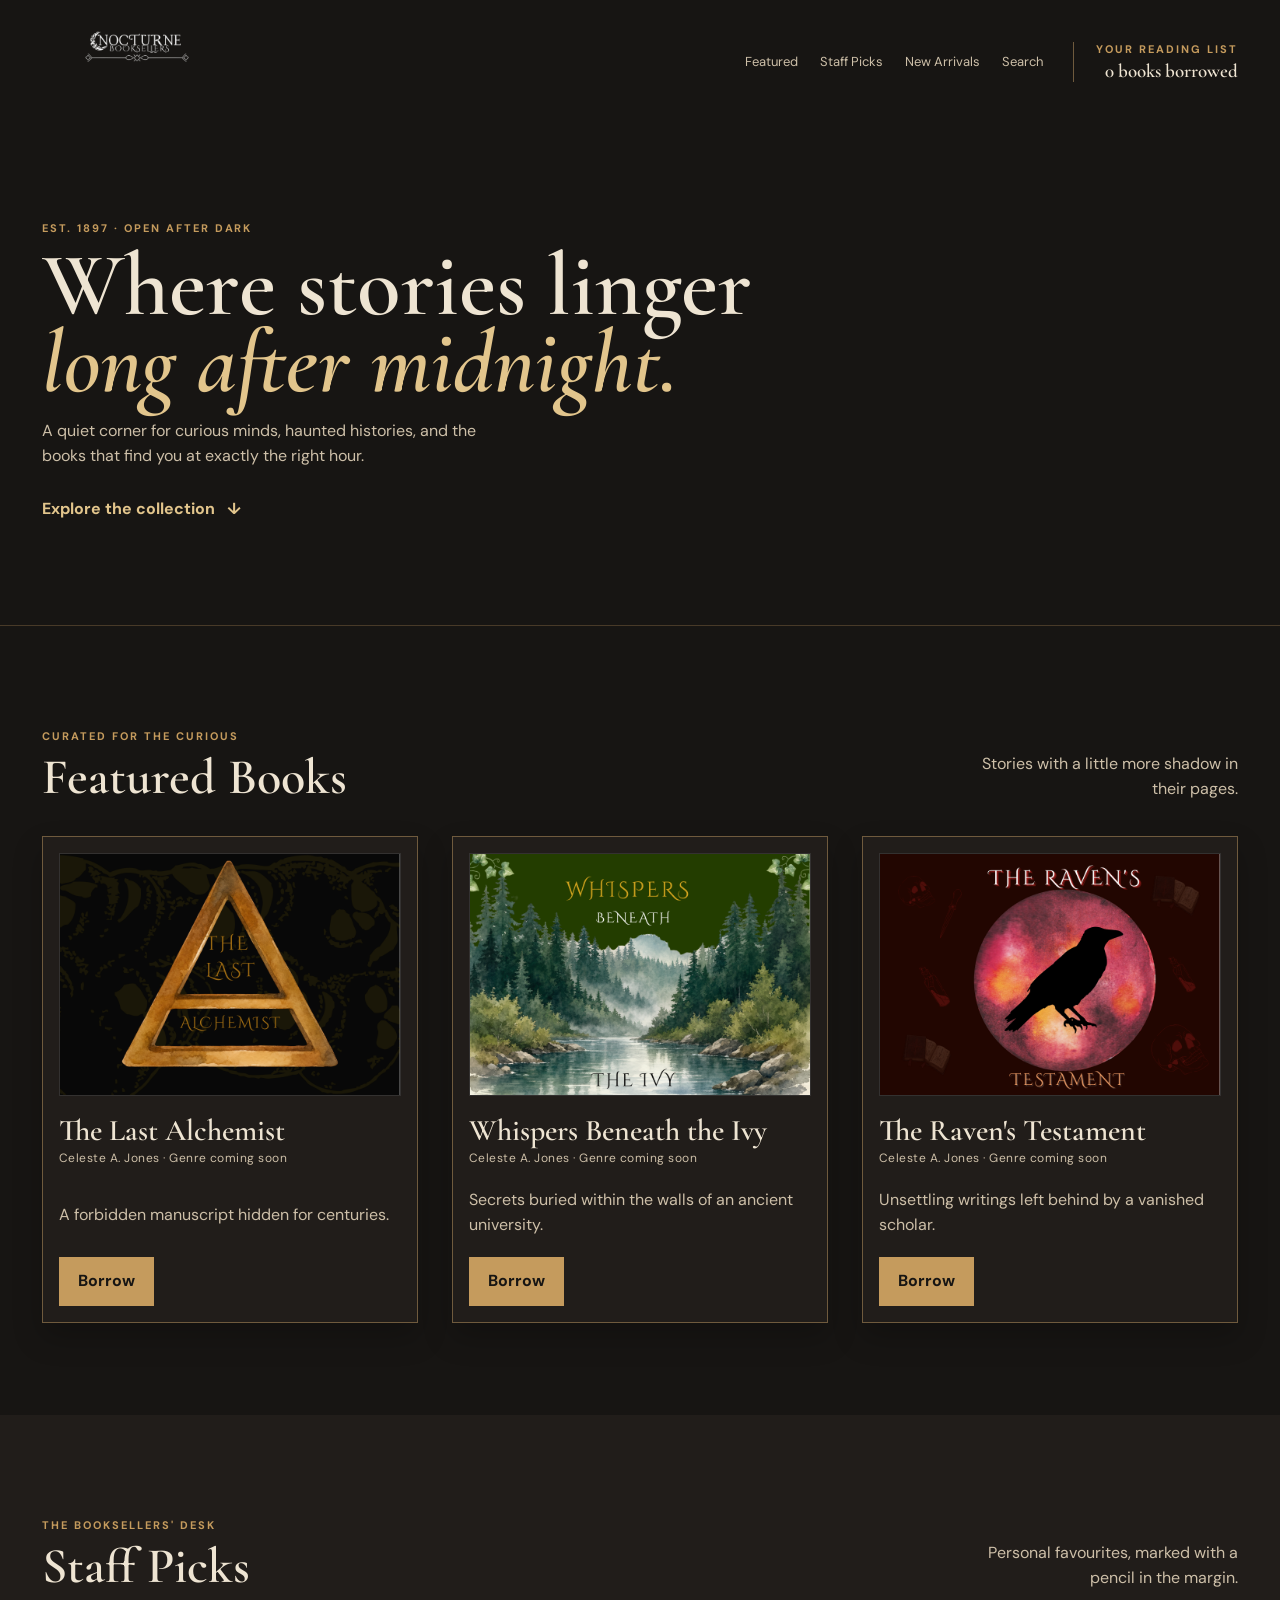
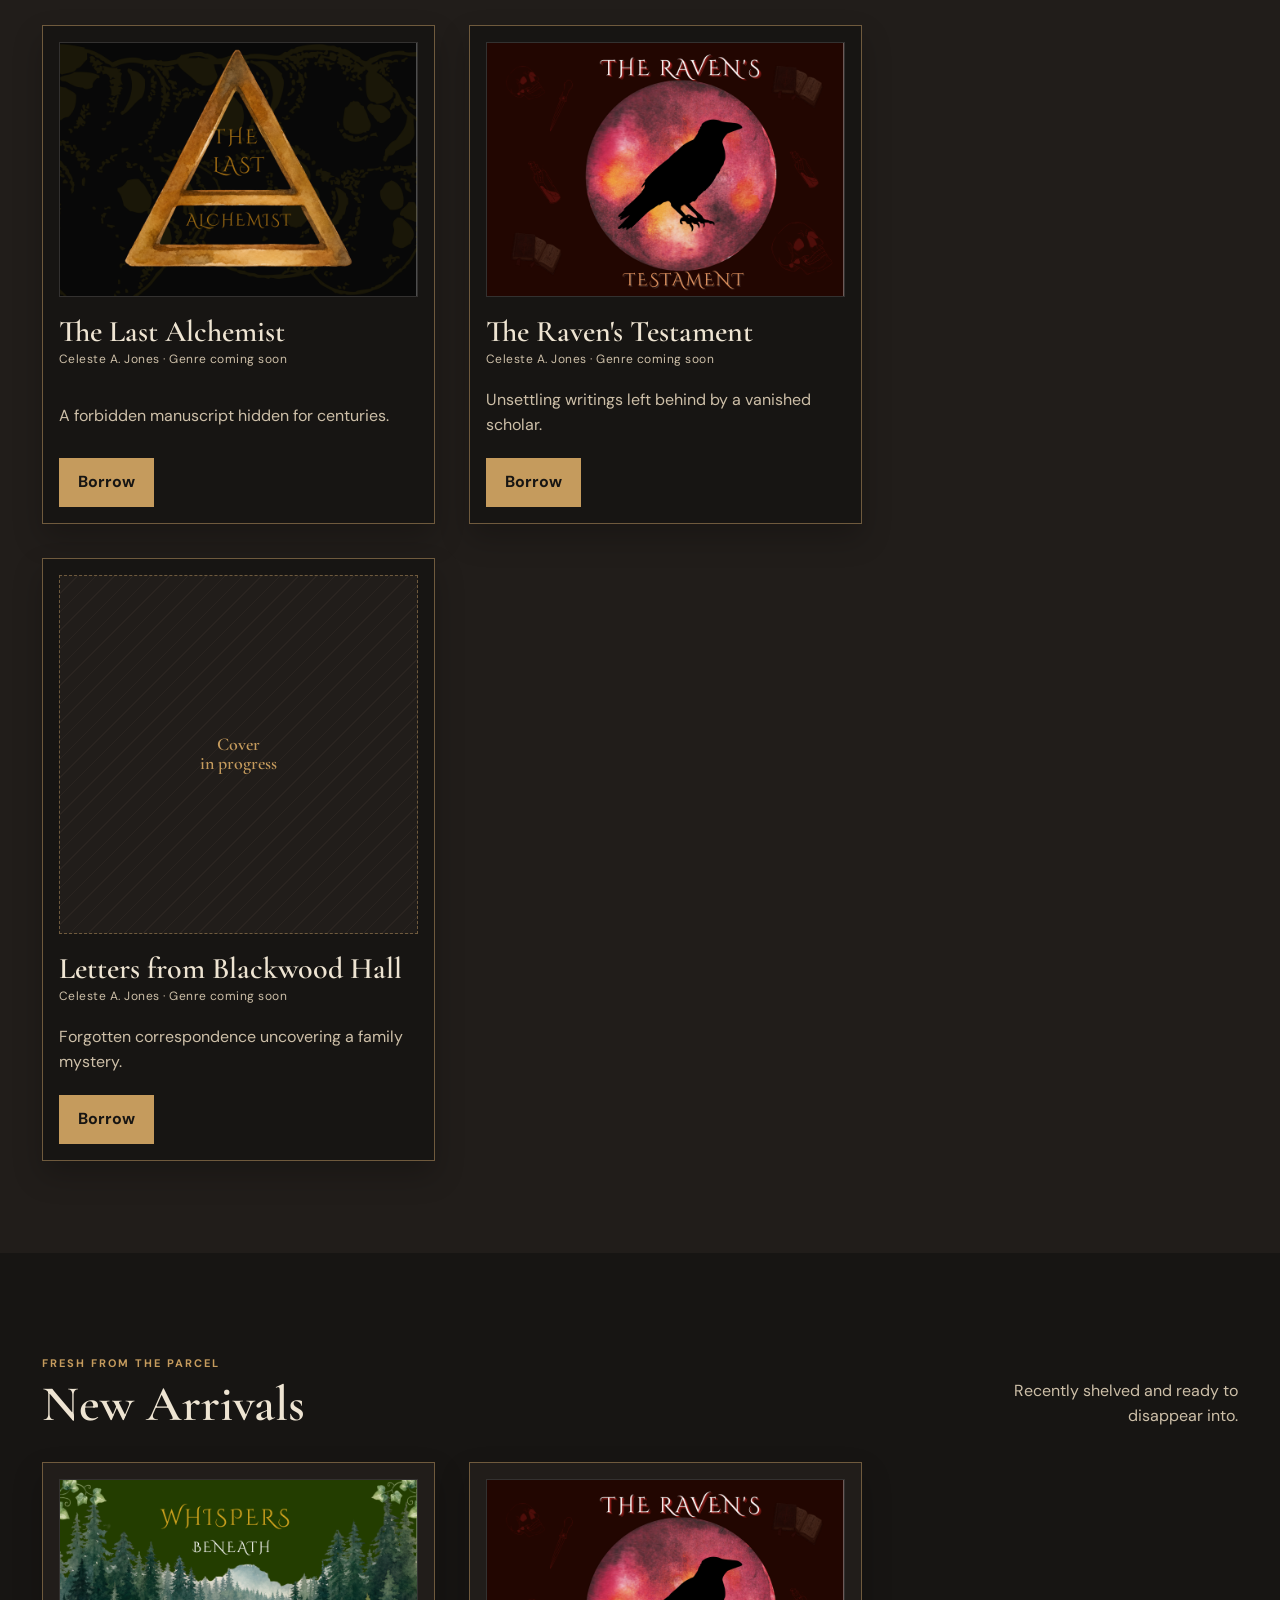
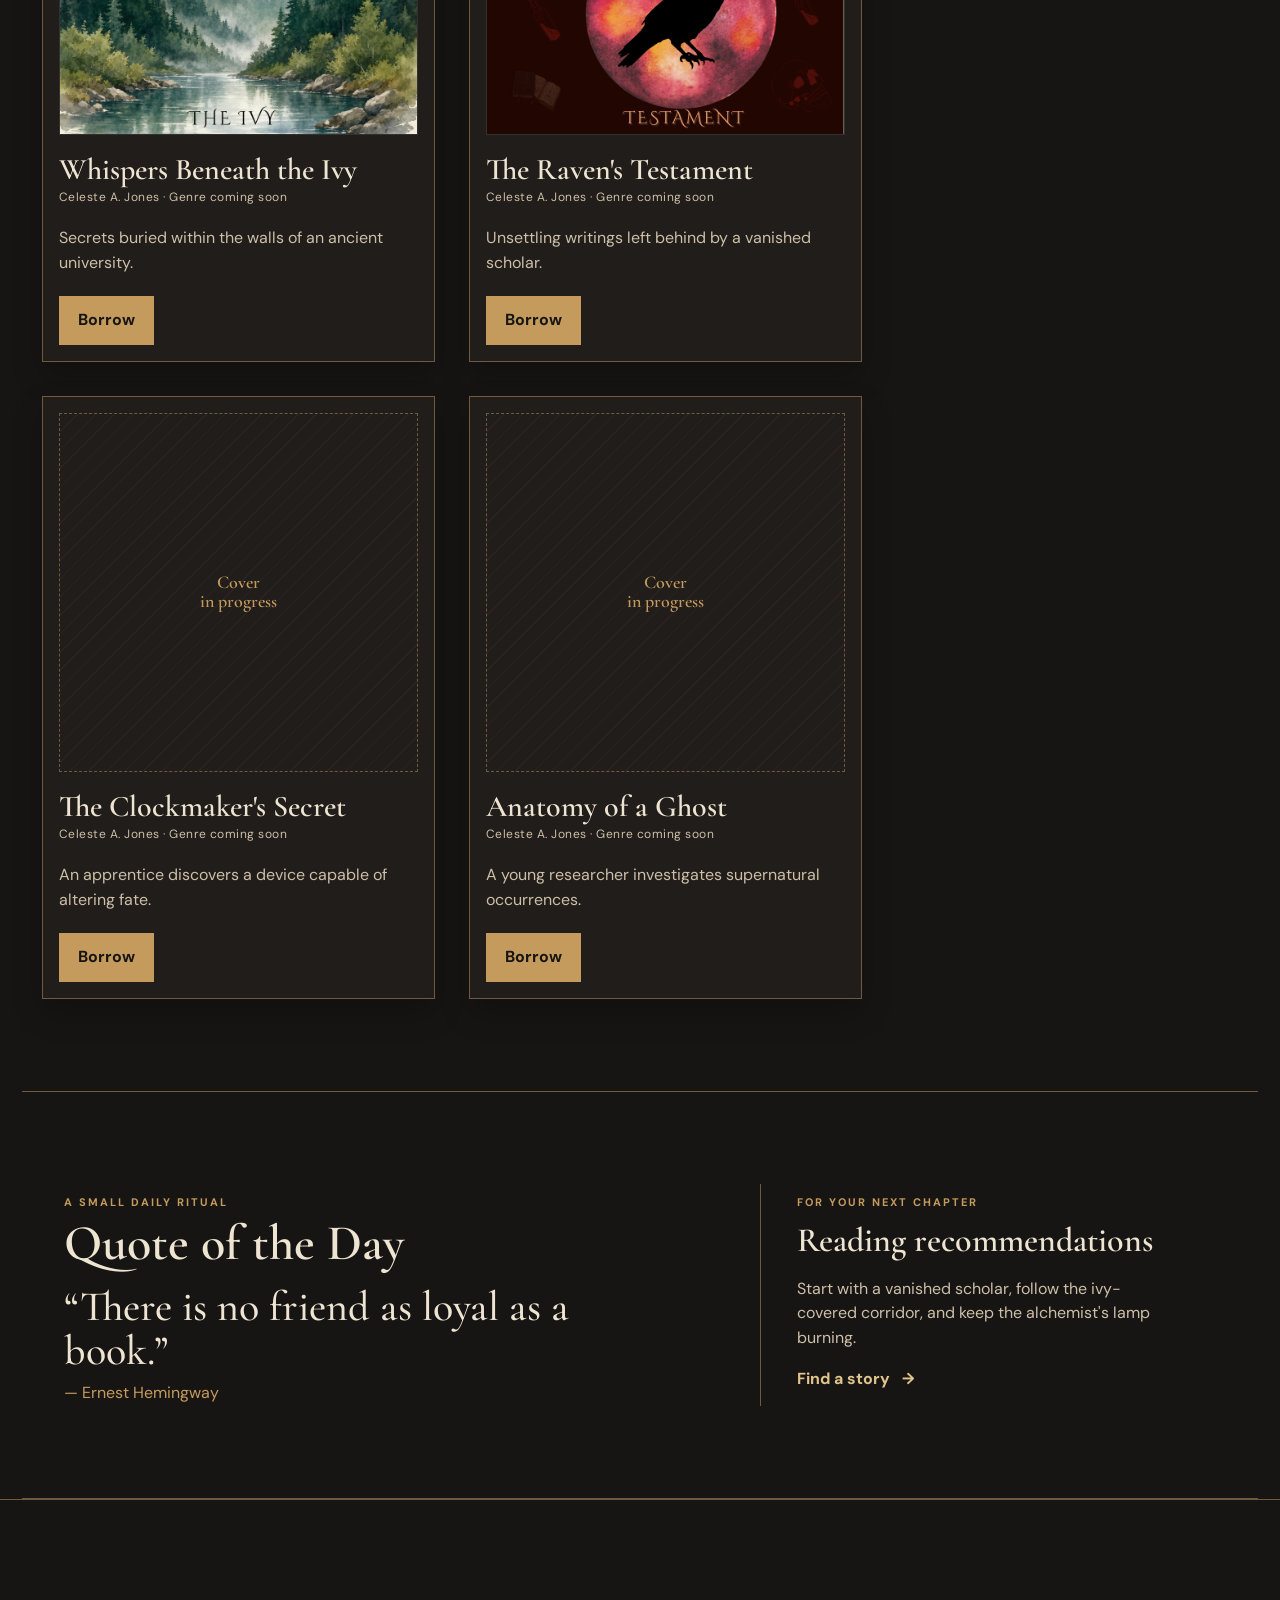
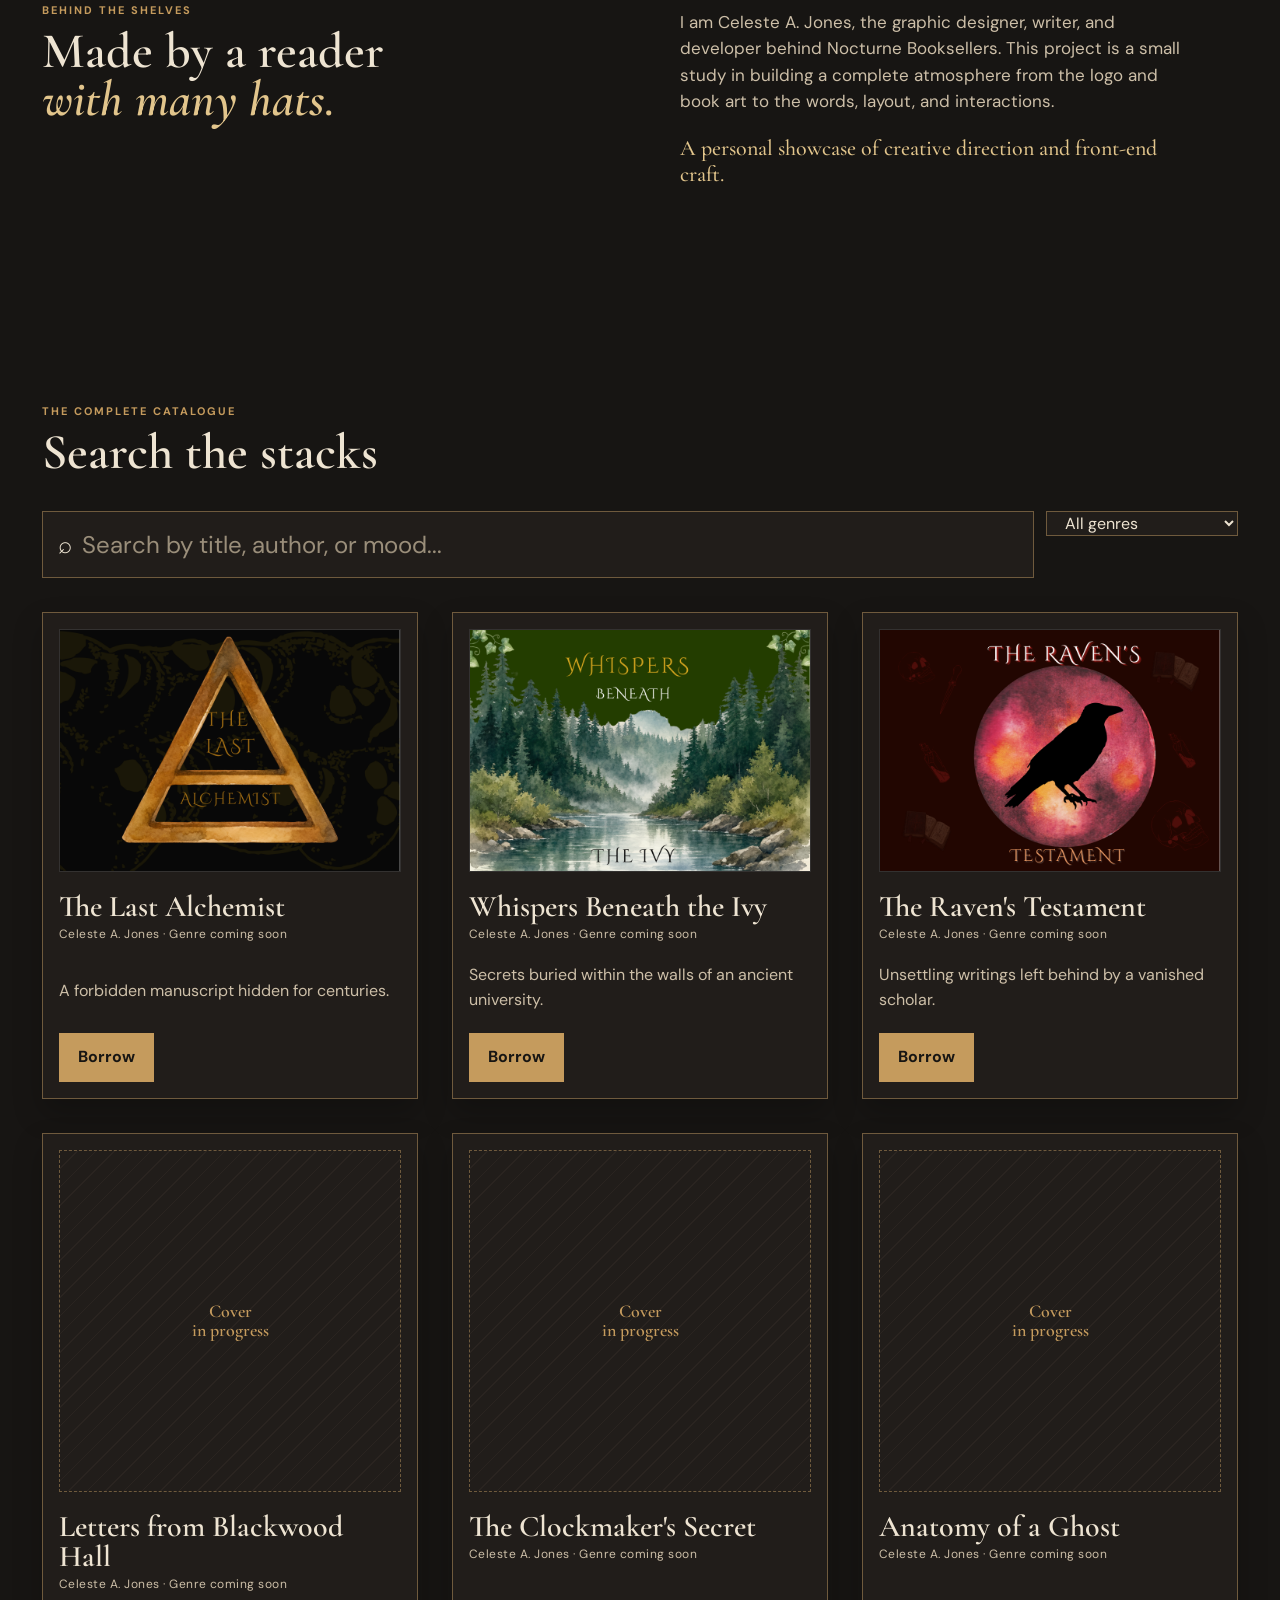
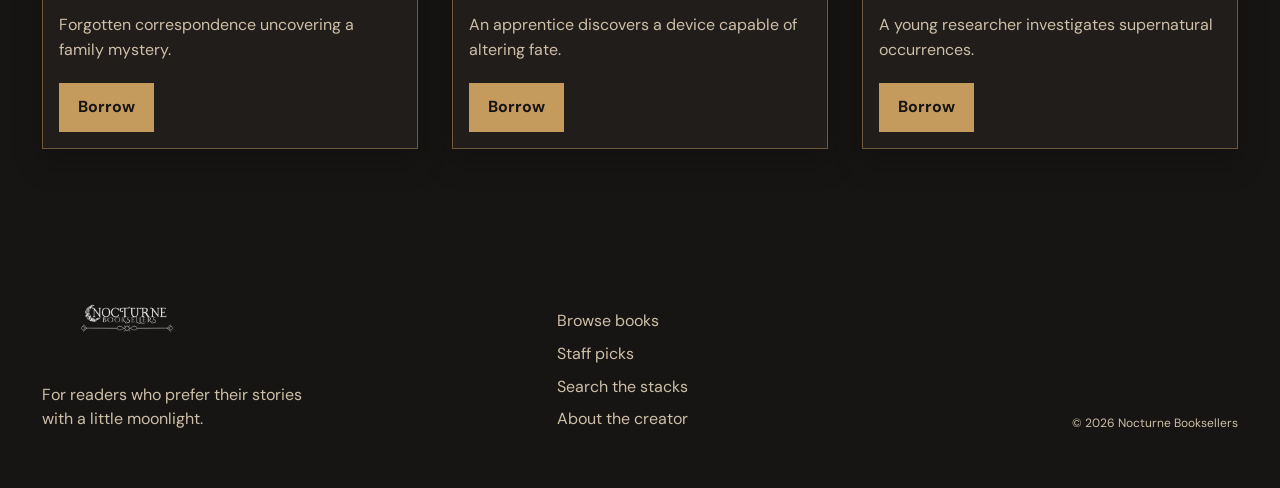
==== TEST DRIVE.html @ 965c1975 "Build Nocturne Booksellers showcase" ====
<!DOCTYPE html>
<html lang="en">
<head>
    <meta charset="UTF-8">
    <meta name="viewport" content="width=device-width, initial-scale=1.0">
    <meta name="description" content="Nocturne Booksellers - a midnight collection of strange and beautiful stories.">
    <title>Nocturne Booksellers</title>
    <link rel="icon" type="image/png" href="images/logo.png.png">
    <link rel="stylesheet" href="style.css">
</head>
<body>
    <div class="page-loader" aria-hidden="true">
        <span class="loader-mark">✦</span>
        <span>Opening the stacks</span>
    </div>

    <header class="site-header">
        <div class="header-top">
            <a class="brand" href="#top" aria-label="Nocturne Booksellers home">
                <img src="images/logo.png.png" alt="Nocturne Booksellers Logo">
            </a>
            <nav class="site-nav" aria-label="Main navigation">
                <a href="#featured">Featured</a>
                <a href="#staff-picks">Staff Picks</a>
                <a href="#new-arrivals">New Arrivals</a>
                <a href="#search">Search</a>
            </nav>
            <div class="borrow-status" aria-live="polite">
                <span class="status-label">Your reading list</span>
                <strong id="borrow-count">0 books borrowed</strong>
            </div>
        </div>
        <div class="hero" id="top">
            <p class="eyebrow">Est. 1897 · Open after dark</p>
            <h1>Where stories linger<br><em>long after midnight.</em></h1>
            <p class="hero-copy">A quiet corner for curious minds, haunted histories, and the books that find you at exactly the right hour.</p>
            <a class="text-link" href="#featured">Explore the collection <span aria-hidden="true">↓</span></a>
        </div>
    </header>

    <main>
        <section class="collection-section" id="featured">
            <div class="section-heading">
                <div>
                    <p class="eyebrow">Curated for the curious</p>
                    <h2>Featured Books</h2>
                </div>
                <p class="section-note">Stories with a little more shadow in their pages.</p>
            </div>
            <div class="book-container" id="featured-books"></div>
        </section>

        <section class="collection-section alternate" id="staff-picks">
            <div class="section-heading">
                <div>
                    <p class="eyebrow">The booksellers' desk</p>
                    <h2>Staff Picks</h2>
                </div>
                <p class="section-note">Personal favourites, marked with a pencil in the margin.</p>
            </div>
            <div class="book-container compact" id="staff-books"></div>
        </section>

        <section class="collection-section" id="new-arrivals">
            <div class="section-heading">
                <div>
                    <p class="eyebrow">Fresh from the parcel</p>
                    <h2>New Arrivals</h2>
                </div>
                <p class="section-note">Recently shelved and ready to disappear into.</p>
            </div>
            <div class="book-container compact" id="new-books"></div>
        </section>

        <section class="discovery-panel" aria-labelledby="discovery-title">
            <div>
                <p class="eyebrow">A small daily ritual</p>
                <h2 id="discovery-title">Quote of the Day</h2>
                <blockquote>“There is no friend as loyal as a book.”</blockquote>
                <cite>— Ernest Hemingway</cite>
            </div>
            <div class="recommendation">
                <p class="eyebrow">For your next chapter</p>
                <h3>Reading recommendations</h3>
                <p>Start with a vanished scholar, follow the ivy-covered corridor, and keep the alchemist's lamp burning.</p>
                <a class="text-link" href="#featured">Find a story <span aria-hidden="true">→</span></a>
            </div>
        </section>

        <section class="about-section" id="about" aria-labelledby="about-title">
            <div>
                <p class="eyebrow">Behind the shelves</p>
                <h2 id="about-title">Made by a reader<br><em>with many hats.</em></h2>
            </div>
            <div>
                <p>I am Celeste A. Jones, the graphic designer, writer, and developer behind Nocturne Booksellers. This project is a small study in building a complete atmosphere from the logo and book art to the words, layout, and interactions.</p>
                <p class="about-note">A personal showcase of creative direction and front-end craft.</p>
            </div>
        </section>

        <section class="search-section" id="search">
            <div class="section-heading">
                <div>
                    <p class="eyebrow">The complete catalogue</p>
                    <h2>Search the stacks</h2>
                </div>
            </div>
            <div class="catalogue-tools">
                <label class="search-field">
                    <span aria-hidden="true">⌕</span>
                    <span class="sr-only">Search books</span>
                    <input id="search-input" type="search" placeholder="Search by title, author, or mood...">
                </label>
                <label class="filter-field">
                    <span class="sr-only">Filter by genre</span>
                    <select id="genre-filter">
                        <option value="all">All genres</option>
                    </select>
                </label>
            </div>
            <div class="book-container" id="search-results"></div>
            <p class="empty-state" id="empty-state" hidden>No books found in these stacks. Try another search.</p>
        </section>
    </main>

    <div class="modal-backdrop" id="book-modal" hidden>
        <div class="book-modal" role="dialog" aria-modal="true" aria-labelledby="modal-title">
            <button class="modal-close" type="button" aria-label="Close book details">×</button>
            <div class="modal-content" id="modal-content"></div>
        </div>
    </div>

    <footer class="site-footer">
        <div>
            <img src="images/logo.png.png" alt="Nocturne Booksellers">
            <p>For readers who prefer their stories<br>with a little moonlight.</p>
        </div>
        <div class="footer-links">
            <a href="#featured">Browse books</a>
            <a href="#staff-picks">Staff picks</a>
            <a href="#search">Search the stacks</a>
            <a href="#about">About the creator</a>
        </div>
        <p class="copyright">© 2026 Nocturne Booksellers</p>
    </footer>
    <script src="script.js"></script>
</body>
</html>
---- style.css ----
@import url('https://fonts.googleapis.com/css2?family=Cormorant+Garamond:wght@400;500;600;700&family=DM+Sans:wght@400;500;700&display=swap');

:root {
    --ink: #171513;
    --paper: #eee4d2;
    --paper-muted: #cdbfa8;
    --panel: #211d1a;
    --panel-light: #2a2420;
    --line: #6f5a3d;
    --gold: #c59b5d;
    --gold-light: #e2c58c;
    --serif: 'Cormorant Garamond', Georgia, serif;
    --sans: 'DM Sans', sans-serif;
}

* { box-sizing: border-box; }
html { scroll-behavior: smooth; }
body {
    margin: 0;
    background: var(--ink);
    color: var(--paper);
    font-family: var(--sans);
    line-height: 1.55;
}
a { color: inherit; text-decoration: none; }
button, input, select { font: inherit; }
.sr-only { position: absolute; width: 1px; height: 1px; padding: 0; margin: -1px; overflow: hidden; clip: rect(0, 0, 0, 0); white-space: nowrap; border: 0; }

.page-loader {
    position: fixed; inset: 0; z-index: 20; display: grid; place-content: center; gap: 10px;
    background: var(--ink); color: var(--gold-light); font: 600 14px var(--sans); letter-spacing: .12em; text-transform: uppercase;
    animation: dismiss-loader .9s ease 1.1s forwards; pointer-events: none;
}
.loader-mark { display: block; text-align: center; font-size: 28px; animation: pulse 1s ease-in-out infinite; }
@keyframes dismiss-loader { to { opacity: 0; visibility: hidden; } }
@keyframes pulse { 50% { transform: scale(1.35) rotate(45deg); opacity: .45; } }

.site-header { border-bottom: 1px solid rgba(197,155,93,.28); }
.header-top, .hero, main, .site-footer { max-width: 1440px; margin: 0 auto; }
.header-top { display: flex; align-items: center; justify-content: space-between; padding: 24px 42px; }
.brand img { display: block; width: 190px; height: 76px; object-fit: cover; object-position: center; filter: brightness(0) invert(1); }
.site-nav { display: flex; gap: 22px; margin-left: auto; margin-right: 30px; color: var(--paper-muted); font-size: 13px; }
.site-nav a { transition: color .2s ease; }
.site-nav a:hover { color: var(--gold-light); }
.borrow-status { border-left: 1px solid var(--line); padding-left: 22px; text-align: right; }
.status-label, .eyebrow { display: block; color: var(--gold); font: 700 11px var(--sans); letter-spacing: .18em; text-transform: uppercase; }
.borrow-status strong { display: block; margin-top: 3px; font: 600 19px var(--serif); }
.hero { padding: 86px 42px 104px; }
.hero h1 { max-width: 760px; margin: 12px 0 18px; font: 600 clamp(52px, 7vw, 100px)/.86 var(--serif); letter-spacing: 0; }
.hero h1 em { color: var(--gold-light); font-style: italic; }
.hero-copy { max-width: 470px; margin: 0 0 28px; color: var(--paper-muted); font-size: 16px; }
.text-link { display: inline-flex; gap: 12px; align-items: center; color: var(--gold-light); font-weight: 700; }
.text-link span { transition: transform .2s ease; }
.text-link:hover span { transform: translateY(3px); }

.collection-section, .search-section { padding: 92px 42px; }
.alternate { background: var(--panel); max-width: none; padding-left: max(42px, calc((100% - 1236px) / 2)); padding-right: max(42px, calc((100% - 1236px) / 2)); }
.section-heading { display: flex; align-items: end; justify-content: space-between; gap: 30px; max-width: 1236px; margin: 0 auto 34px; }
h2 { margin: 5px 0 0; font: 600 50px/.95 var(--serif); }
.section-note { max-width: 260px; margin: 0; color: var(--paper-muted); text-align: right; }
.book-container { display: grid; grid-template-columns: repeat(3, minmax(0, 1fr)); gap: 34px; max-width: 1360px; margin: 0 auto; }
.book-container.compact { grid-template-columns: repeat(2, minmax(0, 1fr)); max-width: 820px; margin-left: 0; }
.book-card { display: flex; flex-direction: column; min-width: 0; padding: 16px; border: 1px solid var(--line); background: var(--panel); box-shadow: 0 14px 28px rgba(0,0,0,.22); transition: transform .3s ease, border-color .3s ease, box-shadow .3s ease; animation: rise-in .6s both; }
.alternate .book-card { background: var(--ink); }
.book-card:hover { transform: translateY(-8px); border-color: var(--gold); box-shadow: 0 20px 38px rgba(0,0,0,.4); }
.book-card img { display: block; width: 100%; height: auto; object-fit: contain; background: #171513; border: 1px solid rgba(255,255,255,.12); }
.cover-placeholder { display: grid; place-items: center; width: 100%; aspect-ratio: 1 / 1; border: 1px dashed var(--line); background: repeating-linear-gradient(135deg, var(--panel), var(--panel) 12px, var(--panel-light) 12px, var(--panel-light) 13px); color: var(--gold); text-align: center; font: 600 18px/1.05 var(--serif); }
.book-card h3 { margin: 20px 0 3px; font: 600 30px/1 var(--serif); }
.book-meta { margin: 0 0 12px; color: var(--gold-light); font-size: 12px; letter-spacing: .04em; }
.book-card p { flex: 1; margin: 0 0 20px; color: var(--paper-muted); }
.borrow-button { align-self: flex-start; padding: 11px 18px; border: 1px solid var(--gold); background: var(--gold); color: var(--ink); cursor: pointer; font-weight: 700; transition: background .2s ease, color .2s ease, transform .2s ease; }
.borrow-button:hover { background: transparent; color: var(--gold-light); transform: translateY(-2px); }
.borrow-button.borrowed { border-color: #8eaa83; background: #8eaa83; color: var(--ink); cursor: default; }
@keyframes rise-in { from { opacity: 0; transform: translateY(16px); } to { opacity: 1; transform: translateY(0); } }

.discovery-panel { display: grid; grid-template-columns: 1.15fr .85fr; gap: 80px; max-width: 1236px; margin: 0 auto; padding: 92px 42px; border-top: 1px solid var(--line); border-bottom: 1px solid var(--line); }
blockquote { max-width: 600px; margin: 18px 0 8px; font: 500 42px/1.05 var(--serif); }
cite { color: var(--gold); font-style: normal; }
.recommendation { padding-left: 36px; border-left: 1px solid var(--line); }
.recommendation h3 { margin: 8px 0; font: 600 34px var(--serif); }
.recommendation p:not(.eyebrow) { max-width: 360px; color: var(--paper-muted); }
.about-section { display: grid; grid-template-columns: 1fr 1fr; gap: 80px; padding: 92px 42px; border-top: 1px solid var(--line); }
.about-section h2 em { color: var(--gold-light); font-style: italic; }
.about-section > div:last-child { max-width: 520px; color: var(--paper-muted); font-size: 17px; }
.about-note { color: var(--gold-light); font: 500 22px/1.15 var(--serif); }
.catalogue-tools { display: flex; gap: 12px; max-width: 1236px; margin: 0 auto 34px; }
.search-field, .filter-field select { display: flex; align-items: center; border: 1px solid var(--line); background: var(--panel); color: var(--paper); }
.search-field { flex: 1; gap: 10px; padding: 0 15px; font-size: 24px; }
.search-field input { width: 100%; padding: 14px 0; border: 0; outline: 0; background: transparent; color: var(--paper); }
.search-field input::placeholder { color: #9a8e7a; }
.filter-field select { min-width: 160px; padding: 0 14px; outline: 0; }
.empty-state { max-width: 1236px; margin: 20px auto; color: var(--paper-muted); }
.modal-backdrop { position: fixed; inset: 0; z-index: 10; display: grid; place-items: center; padding: 20px; background: rgba(8,7,6,.84); }
.modal-backdrop[hidden] { display: none; }
.book-modal { position: relative; width: min(720px, 100%); max-height: 90vh; overflow: auto; padding: 42px; border: 1px solid var(--gold); background: var(--panel); box-shadow: 0 25px 80px rgba(0,0,0,.6); }
.modal-close { position: absolute; top: 12px; right: 16px; border: 0; background: none; color: var(--paper-muted); font-size: 30px; cursor: pointer; }
.modal-content { display: grid; grid-template-columns: 180px 1fr; gap: 28px; }
.modal-content img { width: 180px; height: auto; object-fit: contain; background: var(--ink); }
.modal-cover { width: 180px; }
.modal-content h2 { font-size: 44px; }
.modal-content p { color: var(--paper-muted); }
.detail-label { margin: 16px 0 2px; color: var(--gold); font-size: 11px; font-weight: 700; letter-spacing: .16em; text-transform: uppercase; }

.site-footer { display: grid; grid-template-columns: 1fr 1fr auto; gap: 40px; align-items: end; padding: 56px 42px; color: var(--paper-muted); }
.site-footer img { width: 170px; height: 70px; object-fit: cover; filter: brightness(0) invert(1); }
.site-footer p { margin: 8px 0 0; }
.footer-links { display: grid; gap: 8px; }
.footer-links a:hover { color: var(--gold-light); }
.copyright { text-align: right; font-size: 12px; }

@media (max-width: 900px) {
    .header-top, .hero, .collection-section, .search-section { padding-left: 24px; padding-right: 24px; }
    .alternate { padding-left: 24px; padding-right: 24px; }
    .book-container, .book-container.compact { grid-template-columns: repeat(2, minmax(0, 1fr)); }
    .discovery-panel { grid-template-columns: 1fr; gap: 45px; padding-left: 24px; padding-right: 24px; }
    .recommendation { padding-left: 0; border-left: 0; }
    .about-section { gap: 40px; padding-left: 24px; padding-right: 24px; }
}
@media (max-width: 600px) {
    .header-top { align-items: start; padding-top: 18px; }
    .brand img { width: 145px; height: 60px; }
    .site-nav { display: none; }
    .borrow-status { padding-left: 12px; }
    .borrow-status strong { font-size: 16px; }
    .hero { padding-top: 62px; padding-bottom: 76px; }
    .hero h1 { font-size: 58px; }
    .section-heading { display: block; }
    .section-note { margin-top: 16px; text-align: left; }
    h2 { font-size: 43px; }
    .book-container, .book-container.compact { grid-template-columns: 1fr; }
    .collection-section, .search-section { padding-top: 64px; padding-bottom: 64px; }
    .catalogue-tools { display: grid; }
    .filter-field select { width: 100%; padding: 14px; }
    blockquote { font-size: 34px; }
    .modal-content { grid-template-columns: 1fr; }
    .modal-content img { width: 140px; }
    .book-modal { padding: 34px 22px 26px; }
    .site-footer { grid-template-columns: 1fr; padding: 42px 24px; }
    .copyright { text-align: left; }
    .about-section { grid-template-columns: 1fr; gap: 20px; padding-top: 64px; padding-bottom: 64px; }
}
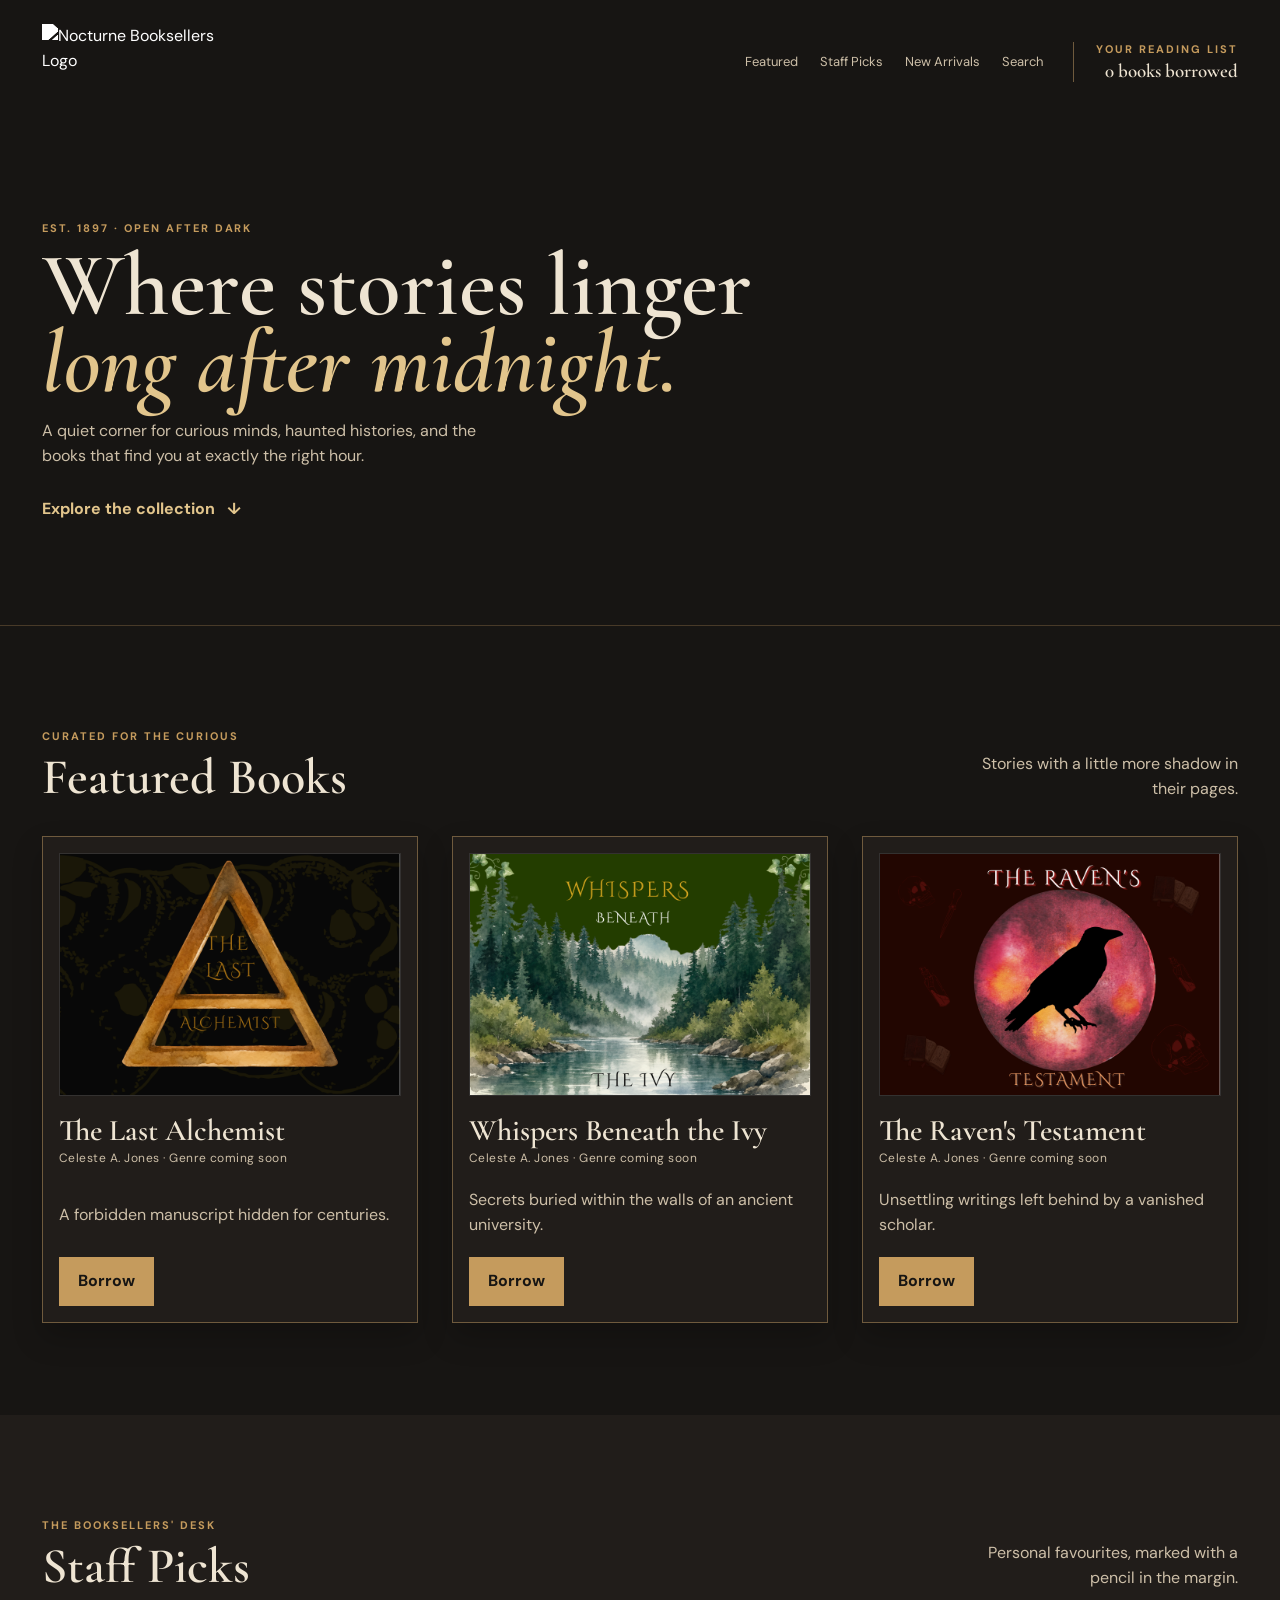
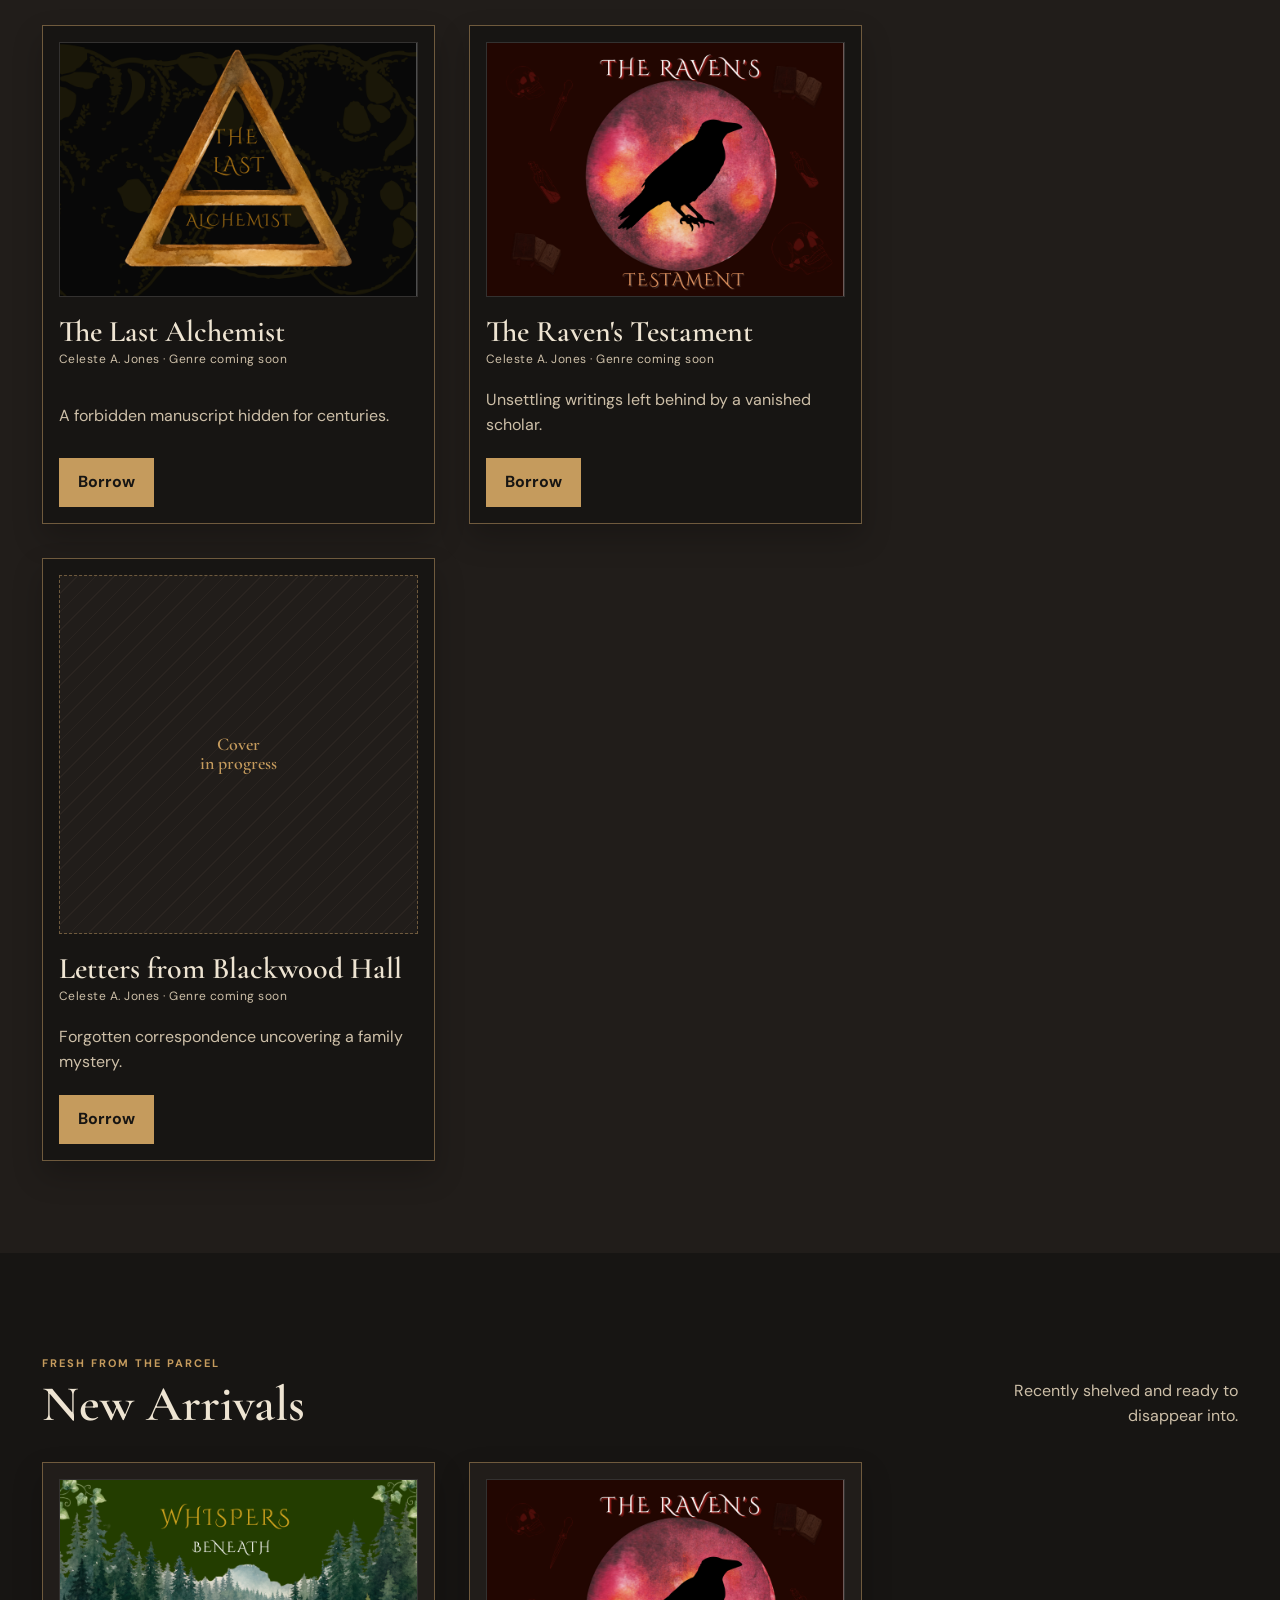
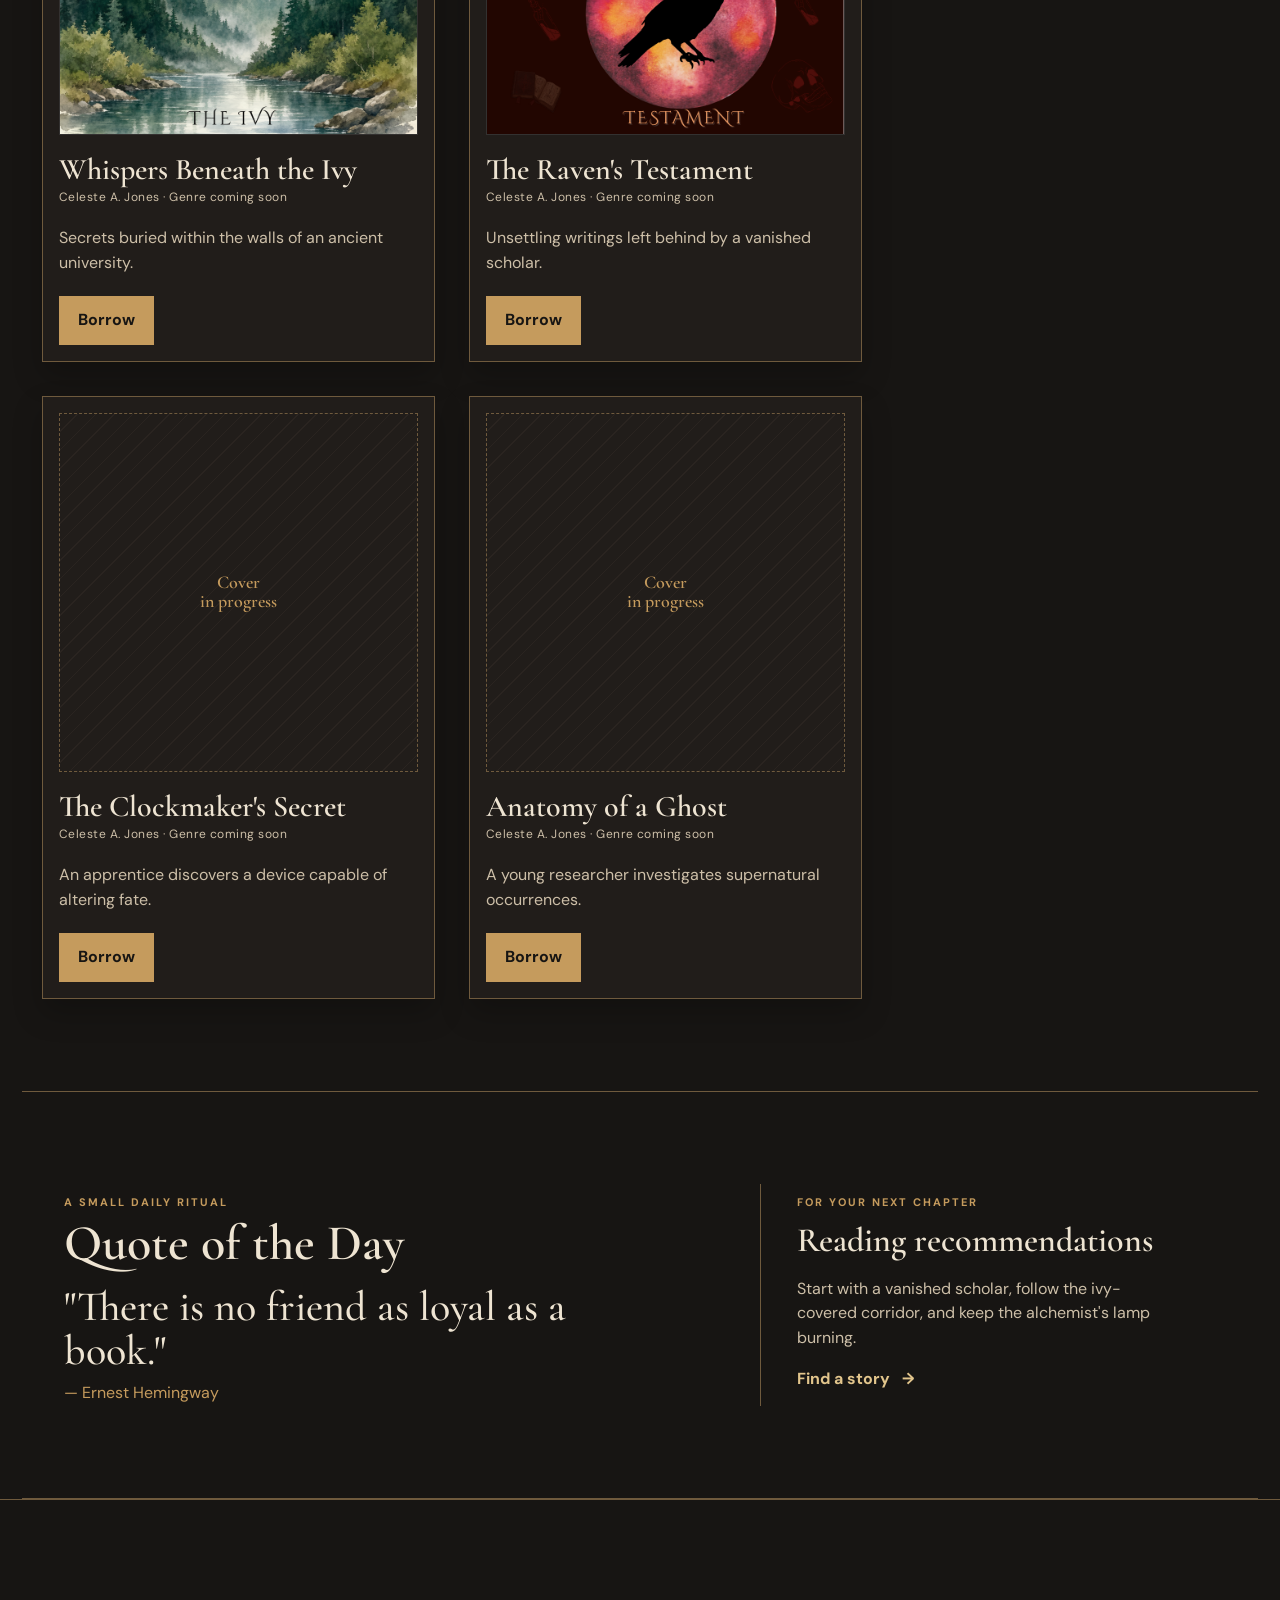
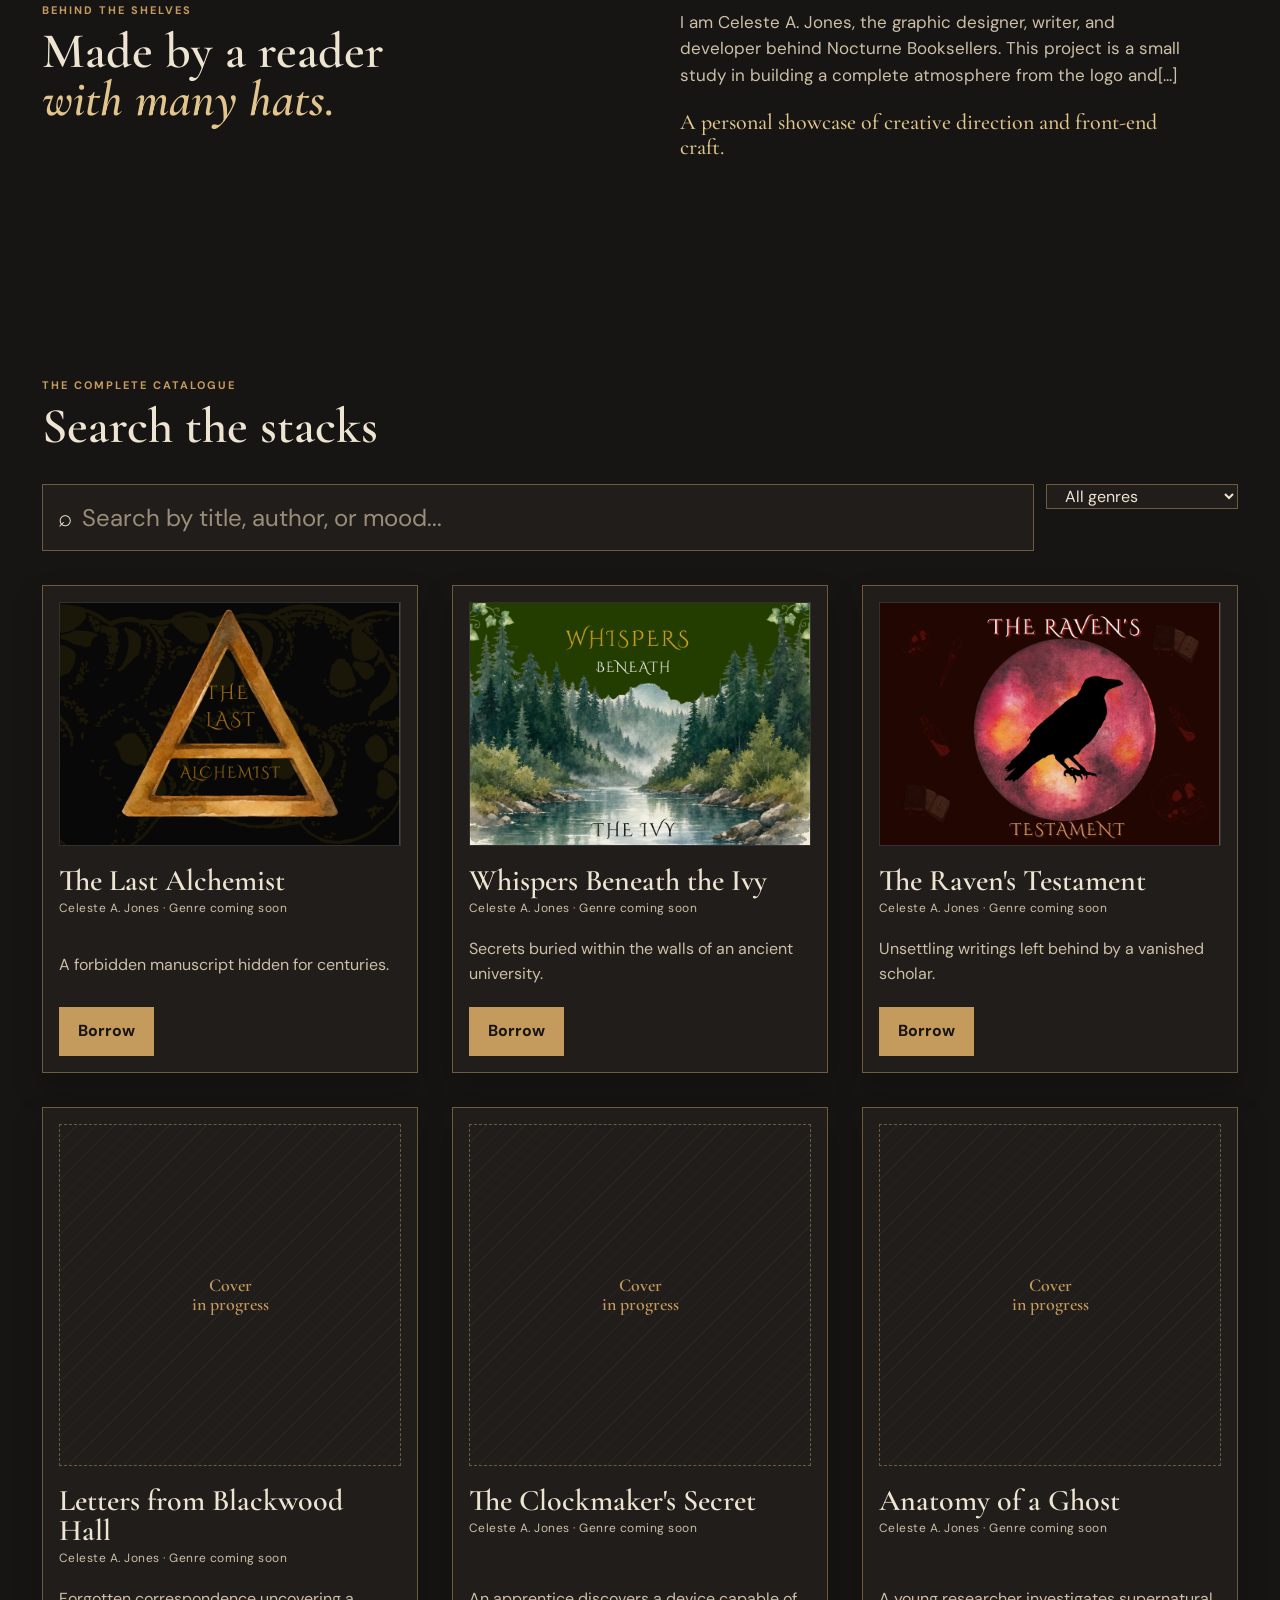
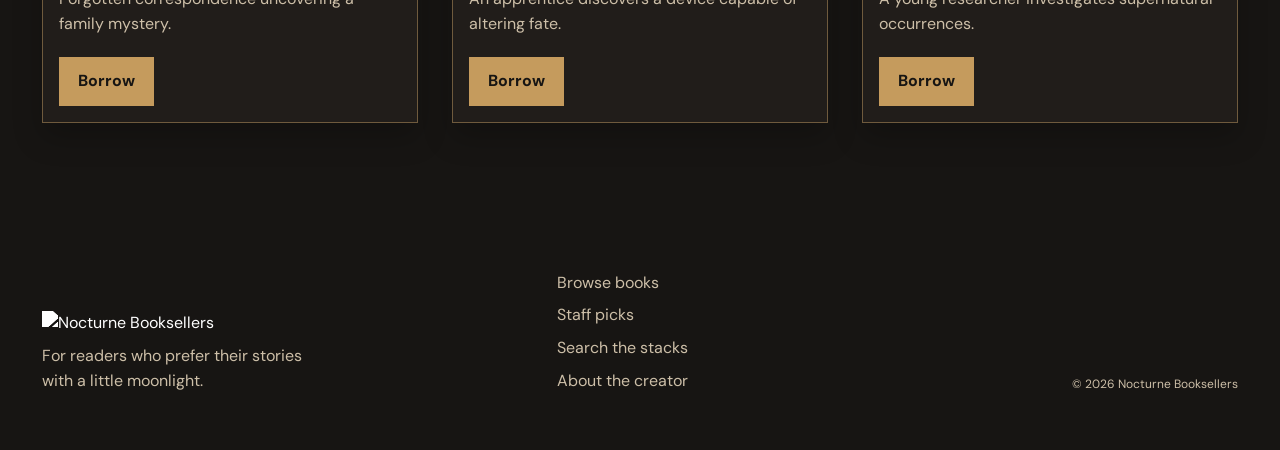
==== commit 73f5a028: "Performance optimization: Fix image paths, add defer to script, add preload and lazy loading" ====
--- a/TEST DRIVE.html
+++ b/TEST DRIVE.html
@@ -5,7 +5,8 @@
     <meta name="viewport" content="width=device-width, initial-scale=1.0">
     <meta name="description" content="Nocturne Booksellers - a midnight collection of strange and beautiful stories.">
     <title>Nocturne Booksellers</title>
-    <link rel="icon" type="image/png" href="images/logo.png.png">
+    <link rel="icon" type="image/png" href="images/logo.png">
+    <link rel="preload" as="image" href="images/logo.png">
     <link rel="stylesheet" href="style.css">
 </head>
 <body>
@@ -17,7 +18,7 @@
     <header class="site-header">
         <div class="header-top">
             <a class="brand" href="#top" aria-label="Nocturne Booksellers home">
-                <img src="images/logo.png.png" alt="Nocturne Booksellers Logo">
+                <img src="images/logo.png" alt="Nocturne Booksellers Logo" width="100" height="100" loading="eager">
             </a>
             <nav class="site-nav" aria-label="Main navigation">
                 <a href="#featured">Featured</a>
@@ -76,7 +77,7 @@
             <div>
                 <p class="eyebrow">A small daily ritual</p>
                 <h2 id="discovery-title">Quote of the Day</h2>
-                <blockquote>“There is no friend as loyal as a book.”</blockquote>
+                <blockquote>"There is no friend as loyal as a book."</blockquote>
                 <cite>— Ernest Hemingway</cite>
             </div>
             <div class="recommendation">
@@ -93,7 +94,7 @@
                 <h2 id="about-title">Made by a reader<br><em>with many hats.</em></h2>
             </div>
             <div>
-                <p>I am Celeste A. Jones, the graphic designer, writer, and developer behind Nocturne Booksellers. This project is a small study in building a complete atmosphere from the logo and book art to the words, layout, and interactions.</p>
+                <p>I am Celeste A. Jones, the graphic designer, writer, and developer behind Nocturne Booksellers. This project is a small study in building a complete atmosphere from the logo and[...]
                 <p class="about-note">A personal showcase of creative direction and front-end craft.</p>
             </div>
         </section>
@@ -132,7 +133,7 @@
 
     <footer class="site-footer">
         <div>
-            <img src="images/logo.png.png" alt="Nocturne Booksellers">
+            <img src="images/logo.png" alt="Nocturne Booksellers" width="100" height="100" loading="lazy">
             <p>For readers who prefer their stories<br>with a little moonlight.</p>
         </div>
         <div class="footer-links">
@@ -143,6 +144,6 @@
         </div>
         <p class="copyright">© 2026 Nocturne Booksellers</p>
     </footer>
-    <script src="script.js"></script>
+    <script src="script.js" defer></script>
 </body>
 </html>
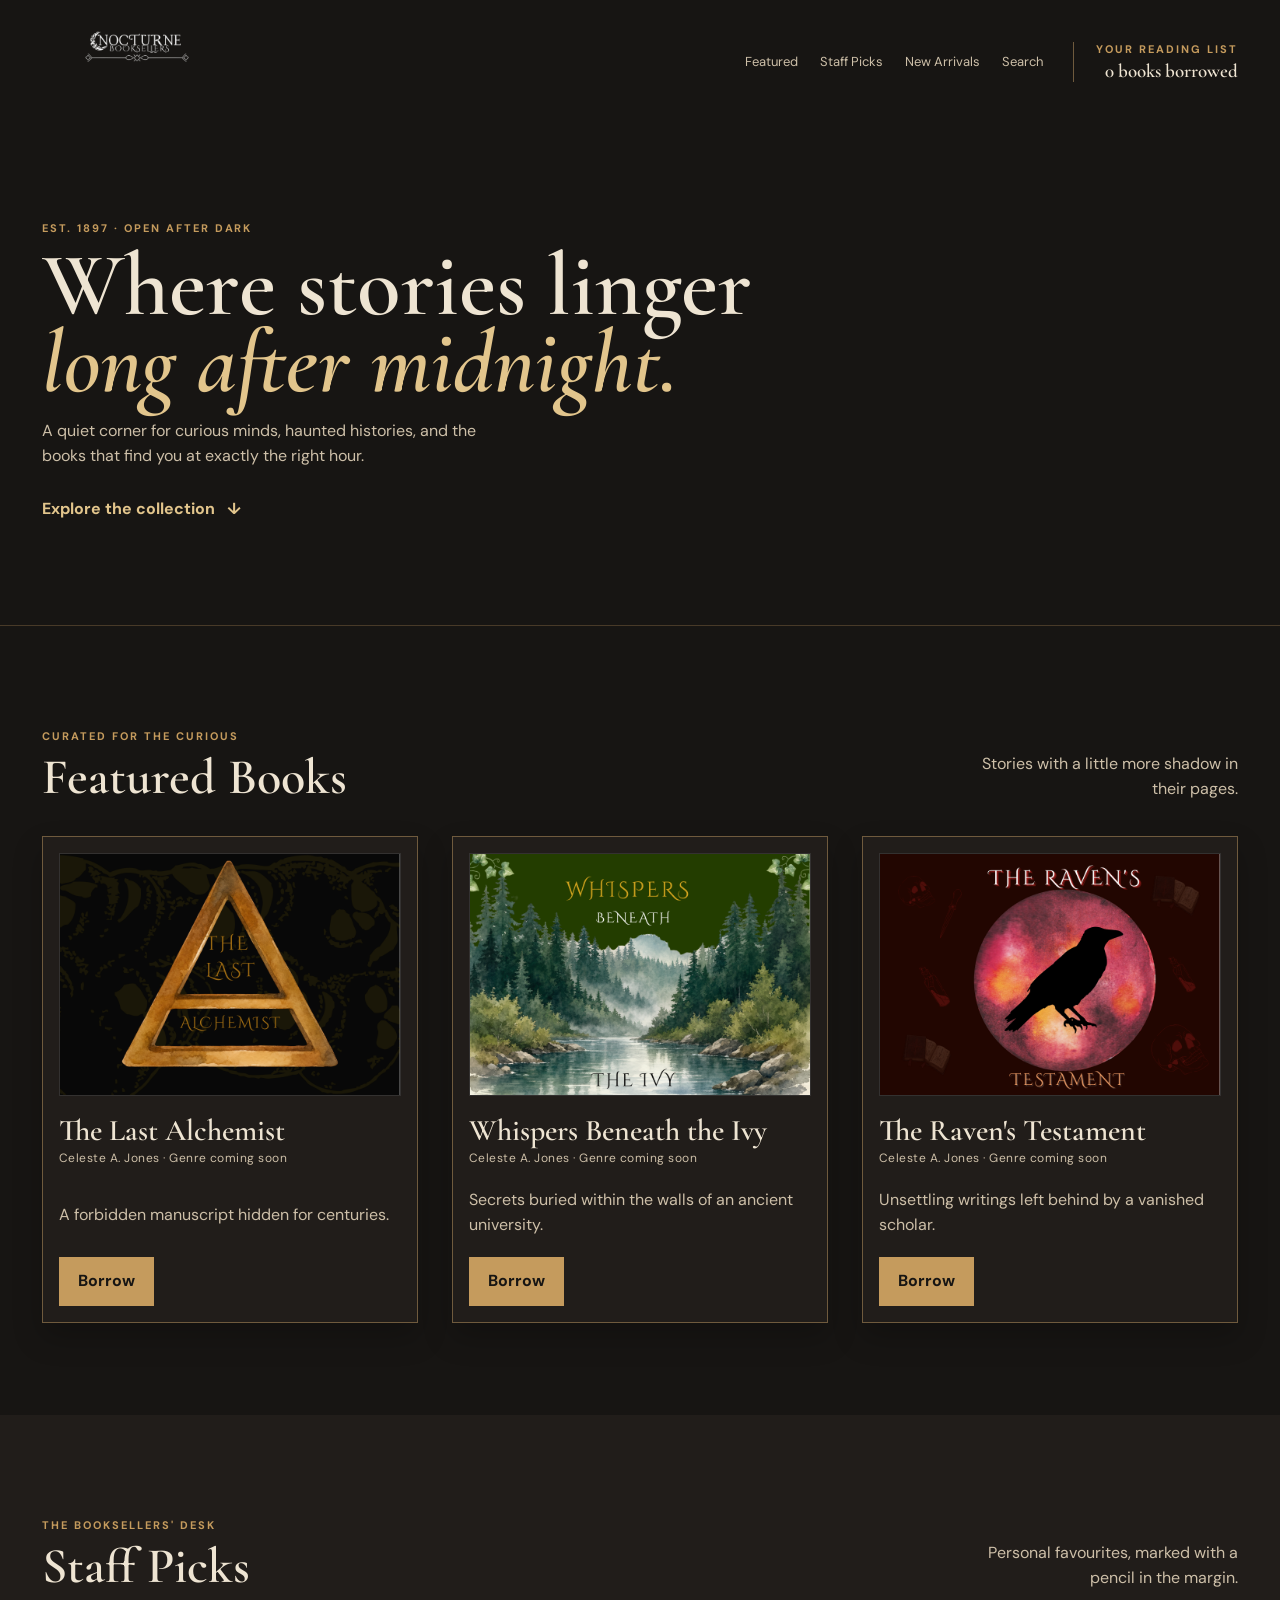
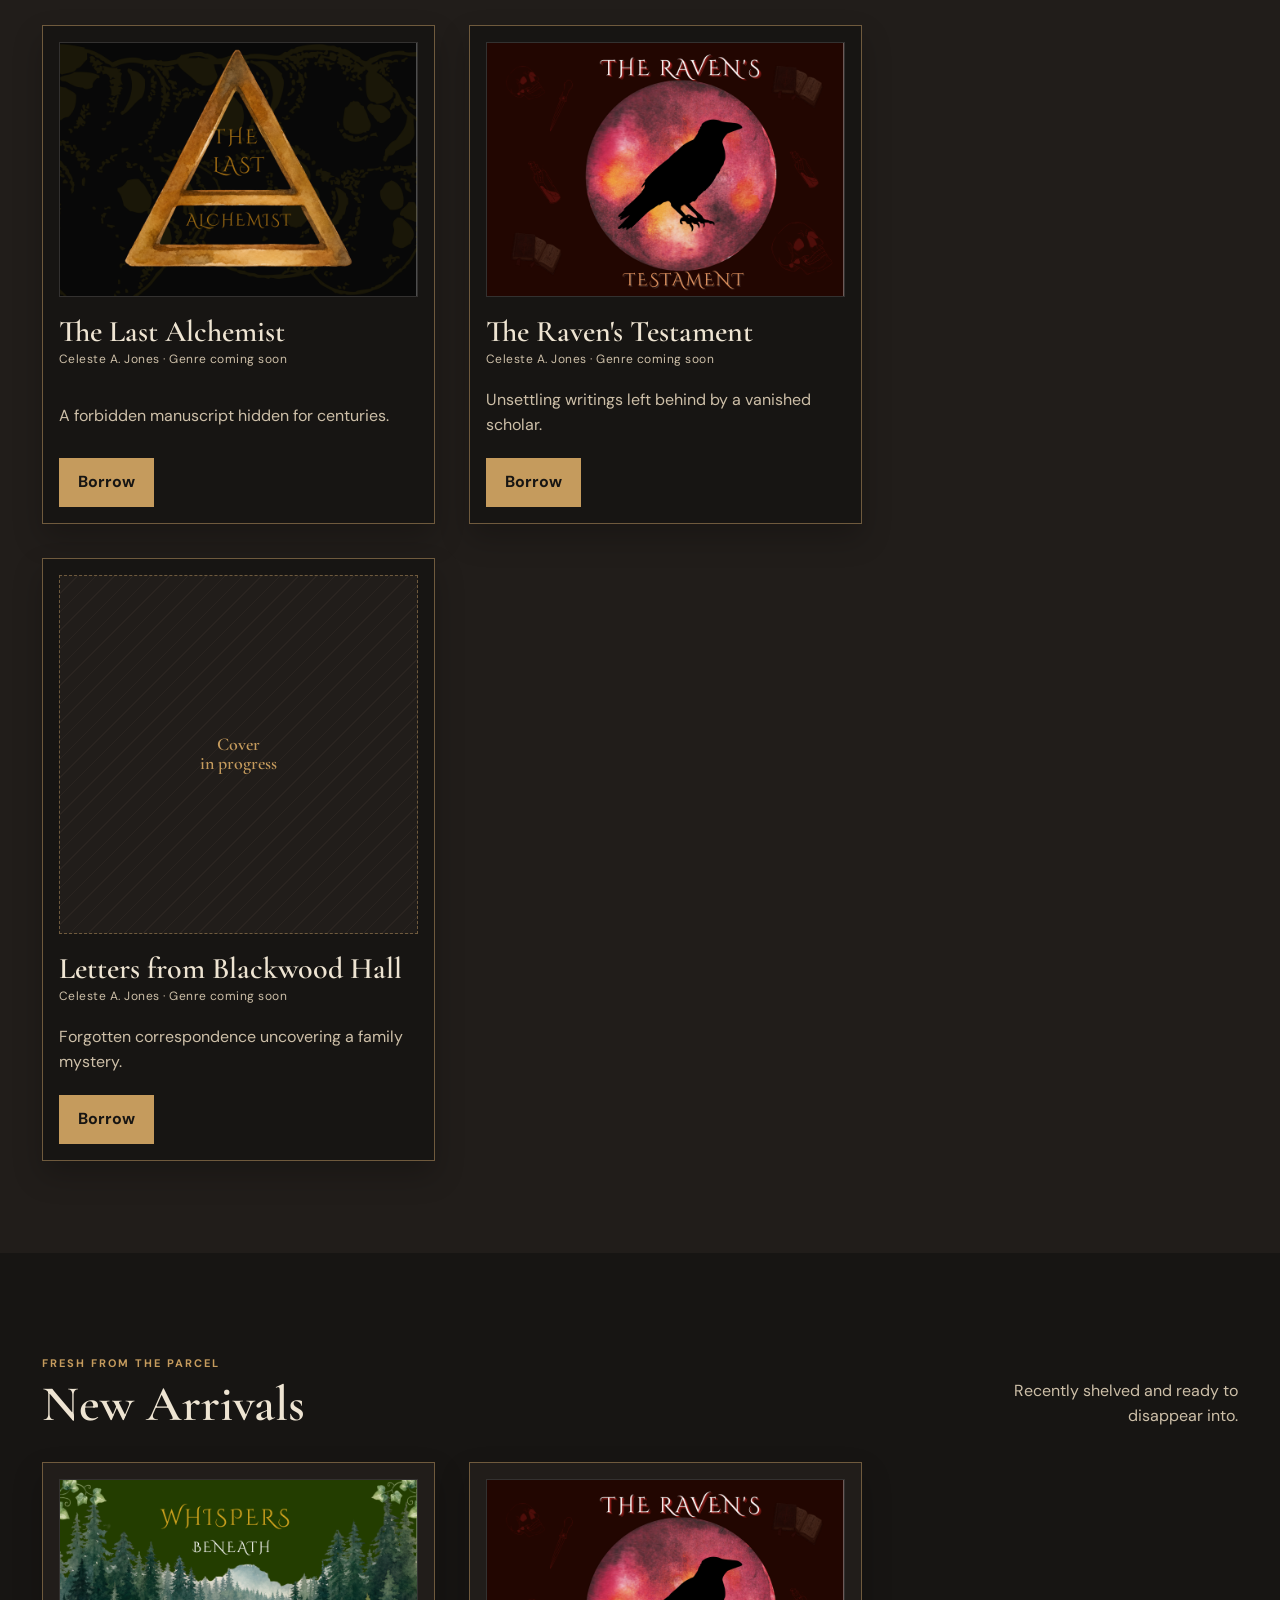
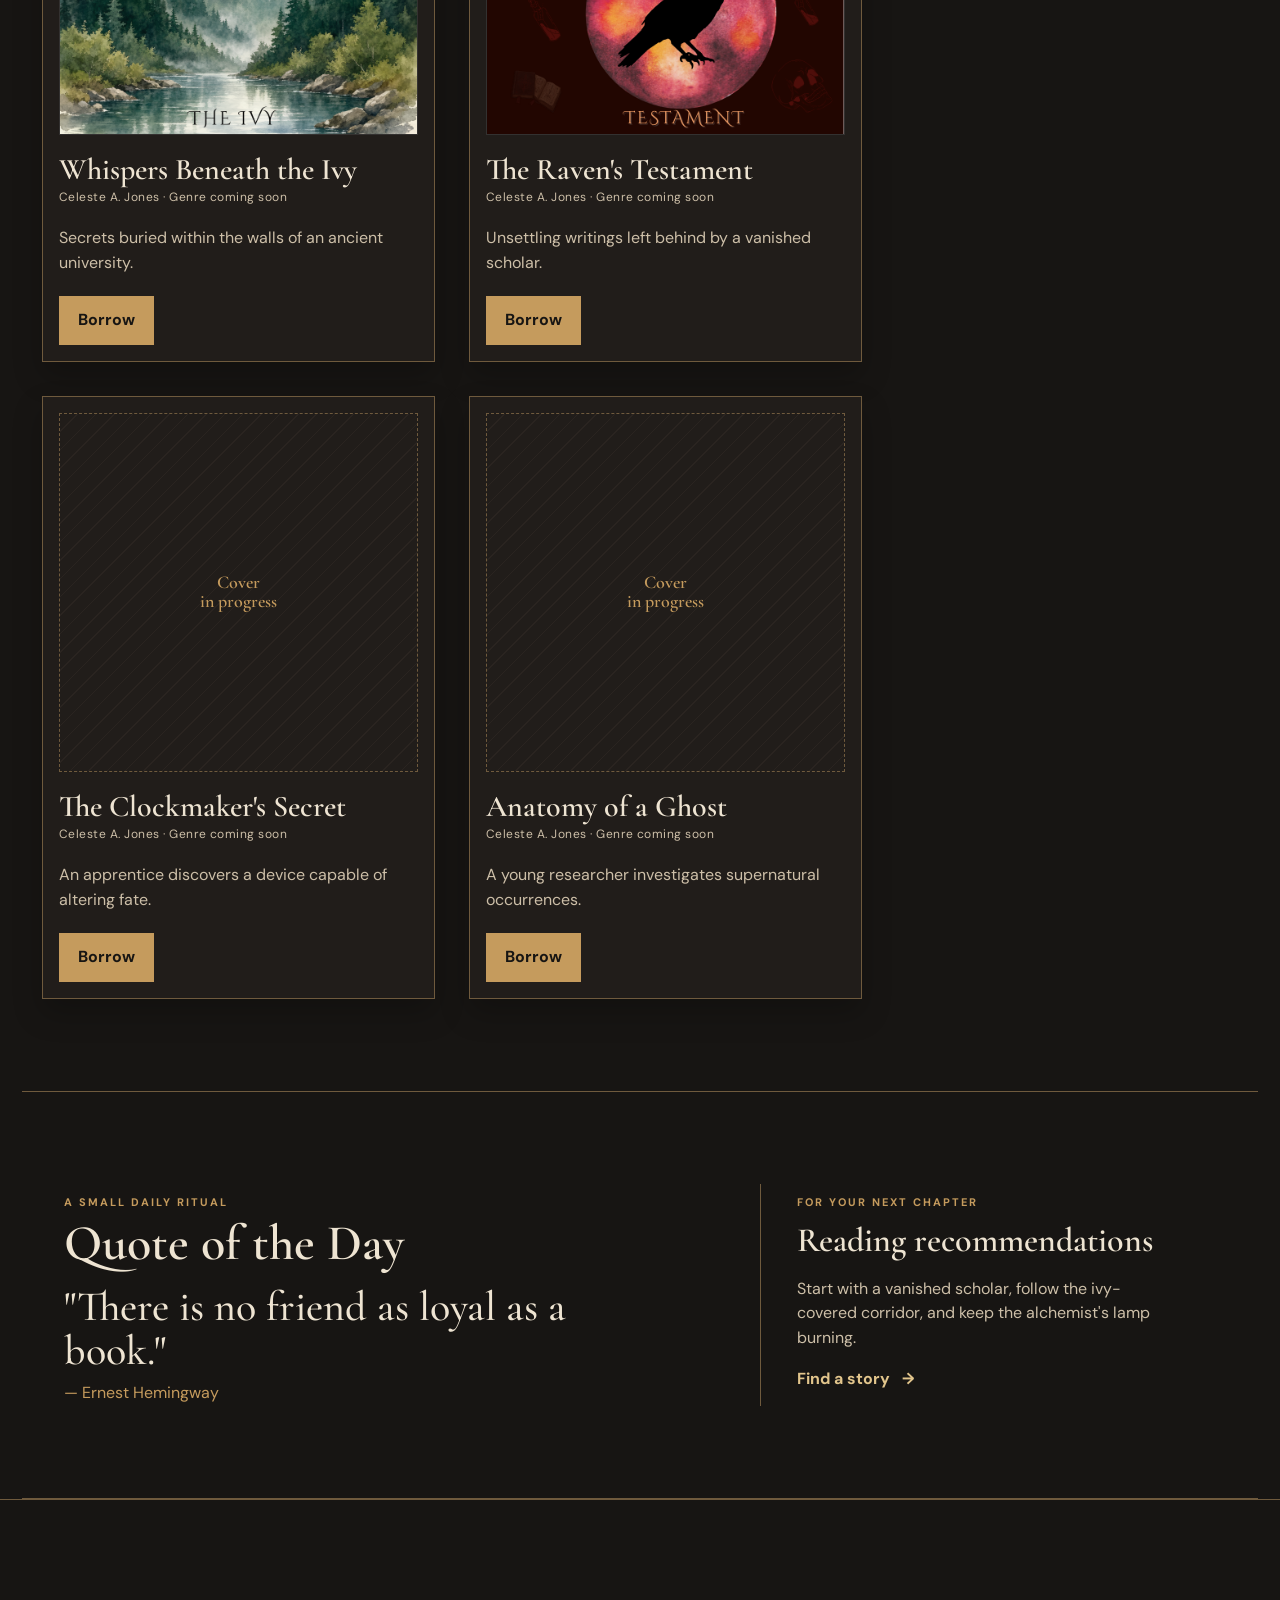
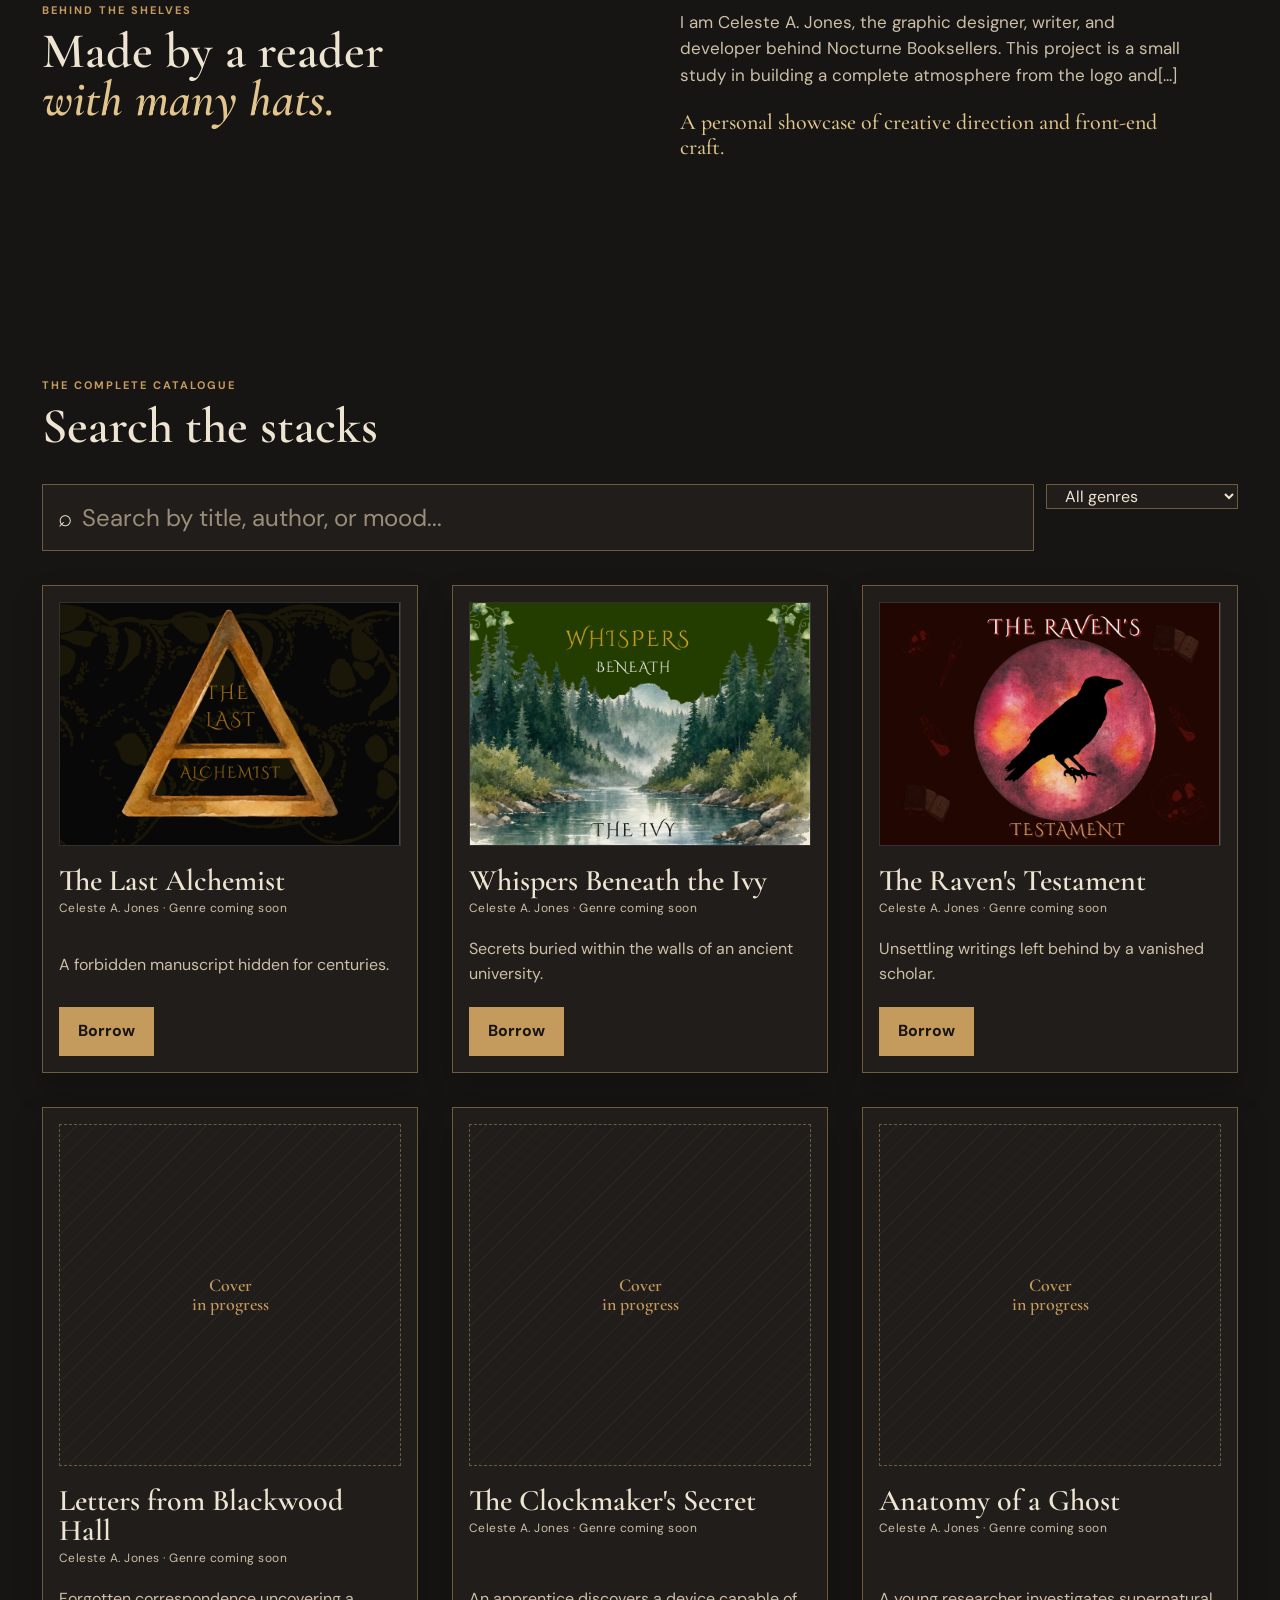
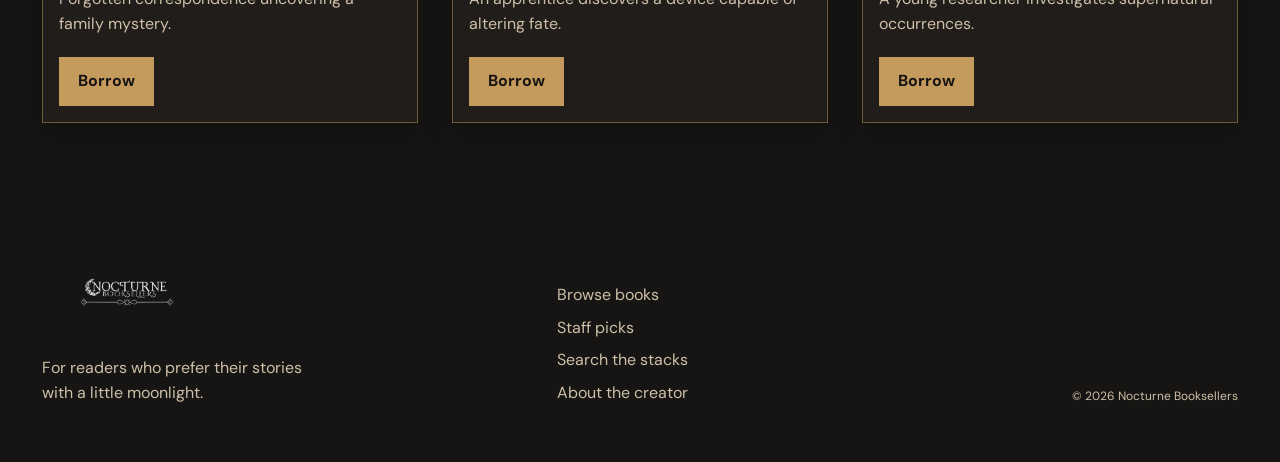
==== commit 7b3fdf11: "Revert to original version - no changes" ====
--- a/TEST DRIVE.html
+++ b/TEST DRIVE.html
@@ -5,8 +5,7 @@
     <meta name="viewport" content="width=device-width, initial-scale=1.0">
     <meta name="description" content="Nocturne Booksellers - a midnight collection of strange and beautiful stories.">
     <title>Nocturne Booksellers</title>
-    <link rel="icon" type="image/png" href="images/logo.png">
-    <link rel="preload" as="image" href="images/logo.png">
+    <link rel="icon" type="image/png" href="images/logo.png.png">
     <link rel="stylesheet" href="style.css">
 </head>
 <body>
@@ -18,7 +17,7 @@
     <header class="site-header">
         <div class="header-top">
             <a class="brand" href="#top" aria-label="Nocturne Booksellers home">
-                <img src="images/logo.png" alt="Nocturne Booksellers Logo" width="100" height="100" loading="eager">
+                <img src="images/logo.png.png" alt="Nocturne Booksellers Logo">
             </a>
             <nav class="site-nav" aria-label="Main navigation">
                 <a href="#featured">Featured</a>
@@ -133,7 +132,7 @@
 
     <footer class="site-footer">
         <div>
-            <img src="images/logo.png" alt="Nocturne Booksellers" width="100" height="100" loading="lazy">
+            <img src="images/logo.png.png" alt="Nocturne Booksellers">
             <p>For readers who prefer their stories<br>with a little moonlight.</p>
         </div>
         <div class="footer-links">
@@ -144,6 +143,6 @@
         </div>
         <p class="copyright">© 2026 Nocturne Booksellers</p>
     </footer>
-    <script src="script.js" defer></script>
+    <script src="script.js"></script>
 </body>
-</html>
+</html>
